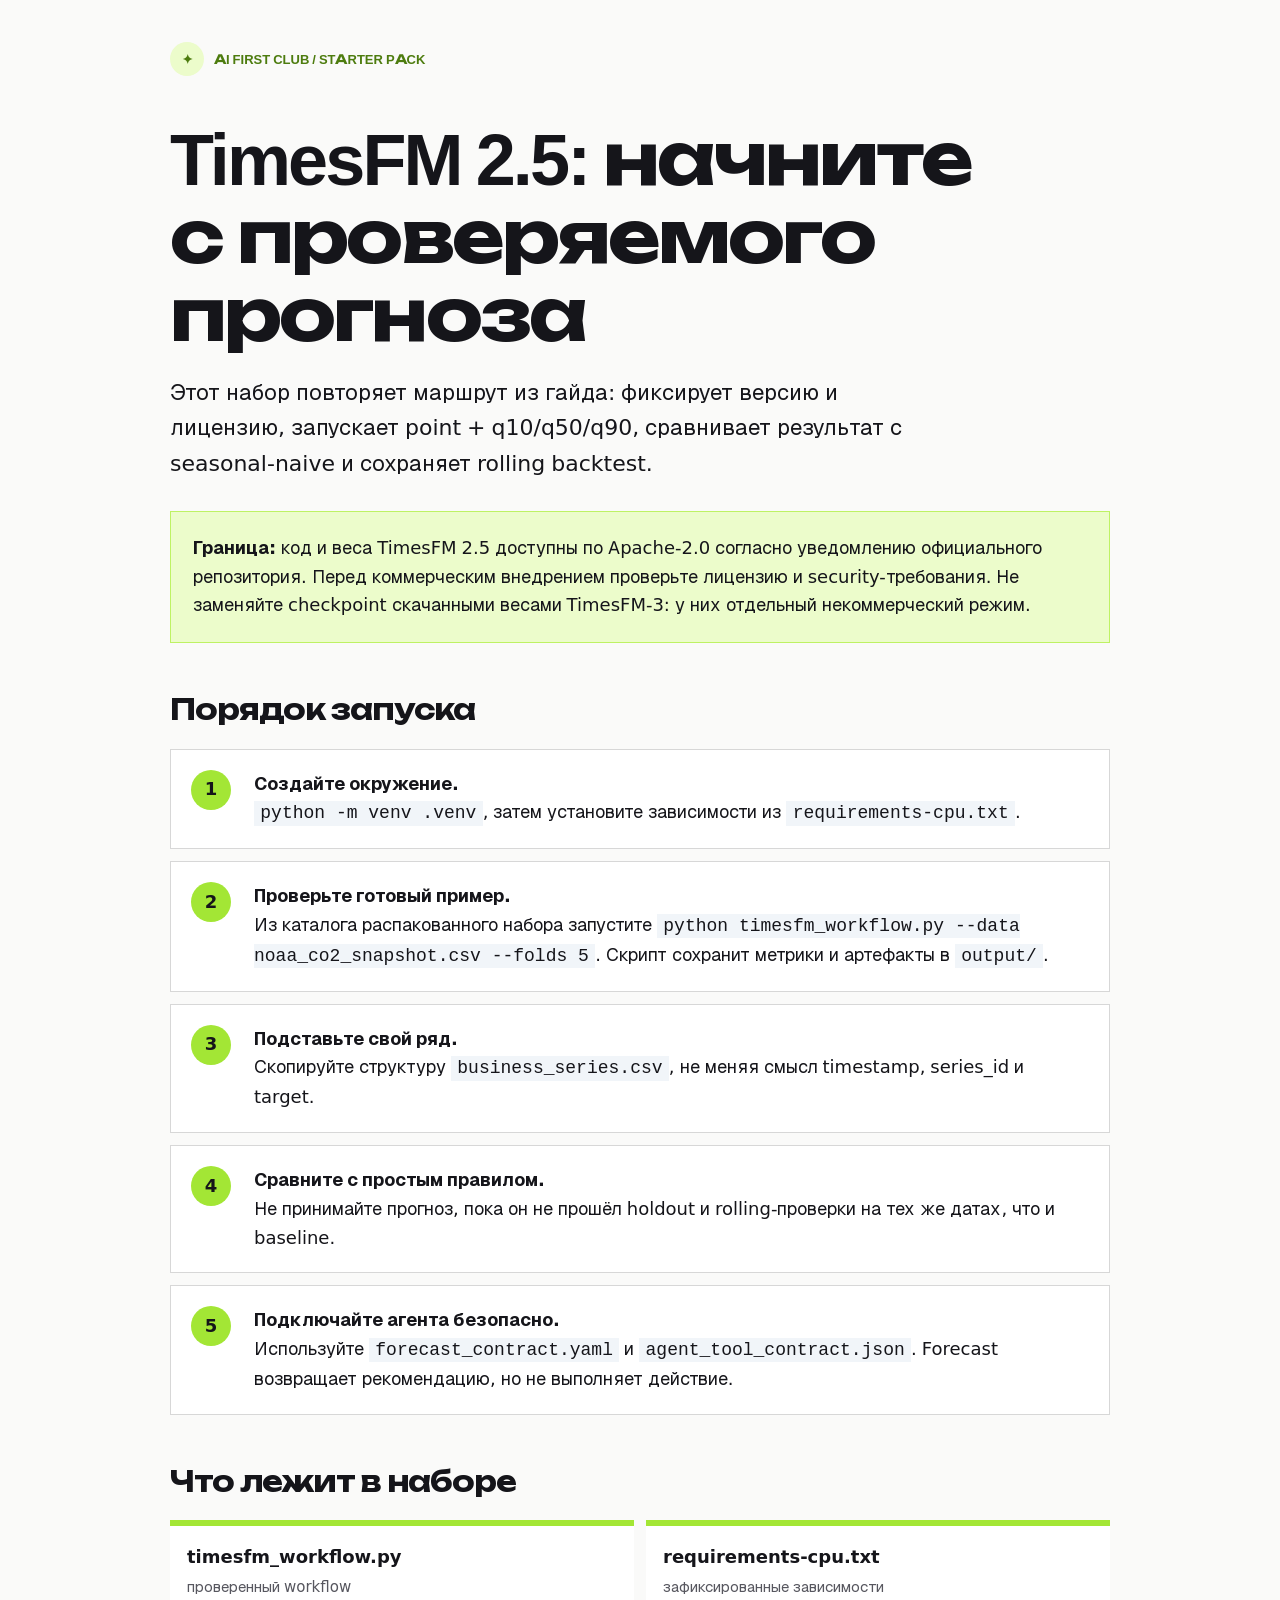
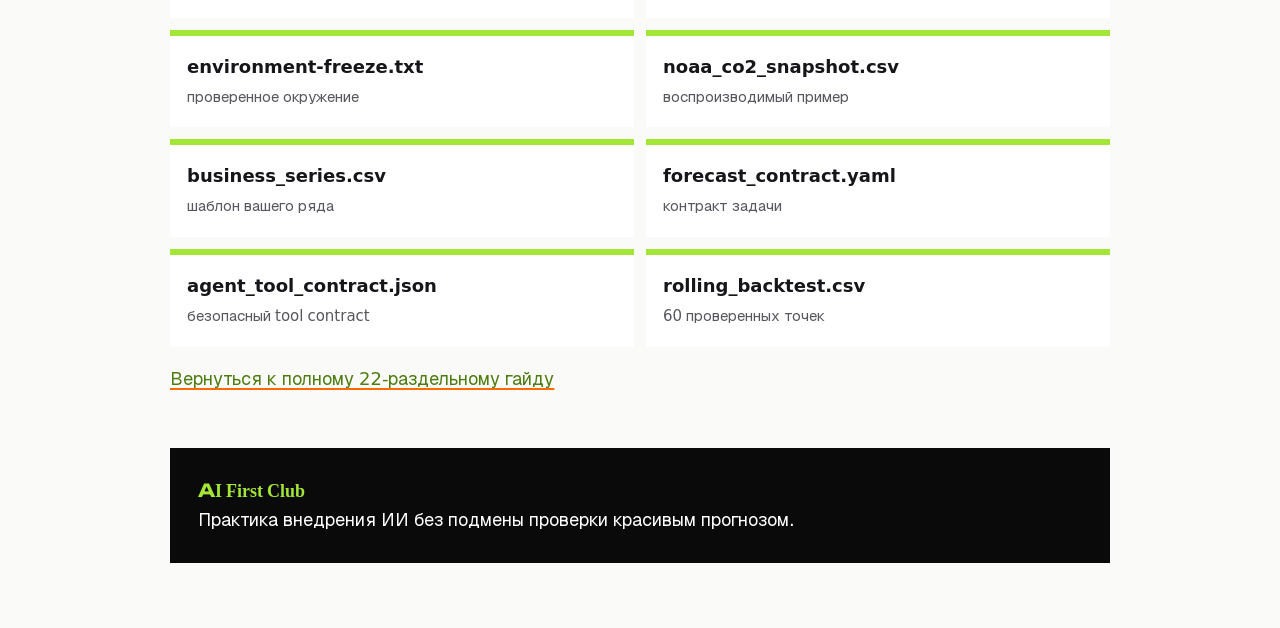
==== downloads/START-HERE.html @ 10793349 "Deploy AI First Club TimesFM guide" ====
<!doctype html>
<html lang="ru">
<head>
<meta charset="utf-8"><meta name="viewport" content="width=device-width,initial-scale=1">
<title>TimesFM 2.5 starter pack · AI First Club</title>
<style>
@font-face{font-family:Geist;src:url('../assets/fonts/geist-cyrillic.woff2') format('woff2');font-display:swap}@font-face{font-family:Unbounded;src:url('../assets/fonts/unbounded-cyrillic.woff2') format('woff2');font-display:swap}:root{--bg:#fafaf9;--ink:#15151a;--green:#4d7c0f;--lime:#a3e635;--soft:#ecfccb;--orange:#ff6900;--line:#d7d7d7}*{box-sizing:border-box}body{margin:0;background:var(--bg);color:var(--ink);font:18px/1.6 Geist,system-ui,sans-serif}.wrap{max-width:980px;margin:auto;padding:42px 20px 70px}.brand{font:700 13px Unbounded,sans-serif;color:var(--green);margin-bottom:44px}.brand:before{content:'✦';display:inline-grid;place-items:center;width:34px;height:34px;border-radius:50%;background:var(--soft);margin-right:10px}h1,h2{font-family:Unbounded,Geist,sans-serif;letter-spacing:-.04em;line-height:1.08}h1{font-size:clamp(40px,7vw,72px);max-width:820px;margin:0 0 22px}h2{font-size:28px;margin-top:52px}.lead{font-size:22px;max-width:760px}.note{background:var(--soft);border:1px solid #bef264;padding:22px;margin:30px 0}.steps{counter-reset:s;display:grid;gap:12px}.step{counter-increment:s;display:grid;grid-template-columns:48px 1fr;gap:15px;padding:20px;border:1px solid var(--line);background:white}.step:before{content:counter(s);display:grid;place-items:center;width:40px;height:40px;border-radius:50%;background:var(--lime);font-weight:800}.files{display:grid;grid-template-columns:1fr 1fr;gap:12px}.file{padding:17px;border-top:6px solid var(--lime);background:white}.file b{display:block}.file small{color:#57575f}code{font-family:ui-monospace,monospace;background:#f1f5f9;padding:.12em .35em}a{color:var(--green);text-decoration-color:var(--orange);text-decoration-thickness:2px;text-underline-offset:.18em}.footer{margin-top:55px;padding:28px;background:#0a0a0a;color:white}.footer b{font-family:Unbounded;color:var(--lime)}@media(max-width:650px){.files{grid-template-columns:1fr}.wrap{padding:28px 15px}.step{grid-template-columns:40px 1fr;padding:16px}h1{font-size:39px}}
</style>
</head>
<body><main class="wrap">
<div class="brand">AI FIRST CLUB / STARTER PACK</div>
<h1>TimesFM 2.5: начните с проверяемого прогноза</h1>
<p class="lead">Этот набор повторяет маршрут из гайда: фиксирует версию и лицензию, запускает point + q10/q50/q90, сравнивает результат с seasonal-naive и сохраняет rolling backtest.</p>
<div class="note"><b>Граница:</b> код и веса TimesFM 2.5 доступны по Apache-2.0 согласно уведомлению официального репозитория. Перед коммерческим внедрением проверьте лицензию и security-требования. Не заменяйте checkpoint скачанными весами TimesFM-3: у них отдельный некоммерческий режим.</div>
<h2>Порядок запуска</h2>
<div class="steps">
<div class="step"><div><b>Создайте окружение.</b><br><code>python -m venv .venv</code>, затем установите зависимости из <code>requirements-cpu.txt</code>.</div></div>
<div class="step"><div><b>Проверьте готовый пример.</b><br>Из каталога распакованного набора запустите <code>python timesfm_workflow.py --data noaa_co2_snapshot.csv --folds 5</code>. Скрипт сохранит метрики и артефакты в <code>output/</code>.</div></div>
<div class="step"><div><b>Подставьте свой ряд.</b><br>Скопируйте структуру <code>business_series.csv</code>, не меняя смысл timestamp, series_id и target.</div></div>
<div class="step"><div><b>Сравните с простым правилом.</b><br>Не принимайте прогноз, пока он не прошёл holdout и rolling-проверки на тех же датах, что и baseline.</div></div>
<div class="step"><div><b>Подключайте агента безопасно.</b><br>Используйте <code>forecast_contract.yaml</code> и <code>agent_tool_contract.json</code>. Forecast возвращает рекомендацию, но не выполняет действие.</div></div>
</div>
<h2>Что лежит в наборе</h2>
<div class="files">
<div class="file"><b>timesfm_workflow.py</b><small>проверенный workflow</small></div><div class="file"><b>requirements-cpu.txt</b><small>зафиксированные зависимости</small></div><div class="file"><b>environment-freeze.txt</b><small>проверенное окружение</small></div><div class="file"><b>noaa_co2_snapshot.csv</b><small>воспроизводимый пример</small></div><div class="file"><b>business_series.csv</b><small>шаблон вашего ряда</small></div><div class="file"><b>forecast_contract.yaml</b><small>контракт задачи</small></div><div class="file"><b>agent_tool_contract.json</b><small>безопасный tool contract</small></div><div class="file"><b>rolling_backtest.csv</b><small>60 проверенных точек</small></div>
</div>
<p><a href="../index.html">Вернуться к полному 22-раздельному гайду</a></p>
<div class="footer"><b>AI First Club</b><br>Практика внедрения ИИ без подмены проверки красивым прогнозом.</div>
</main></body></html>
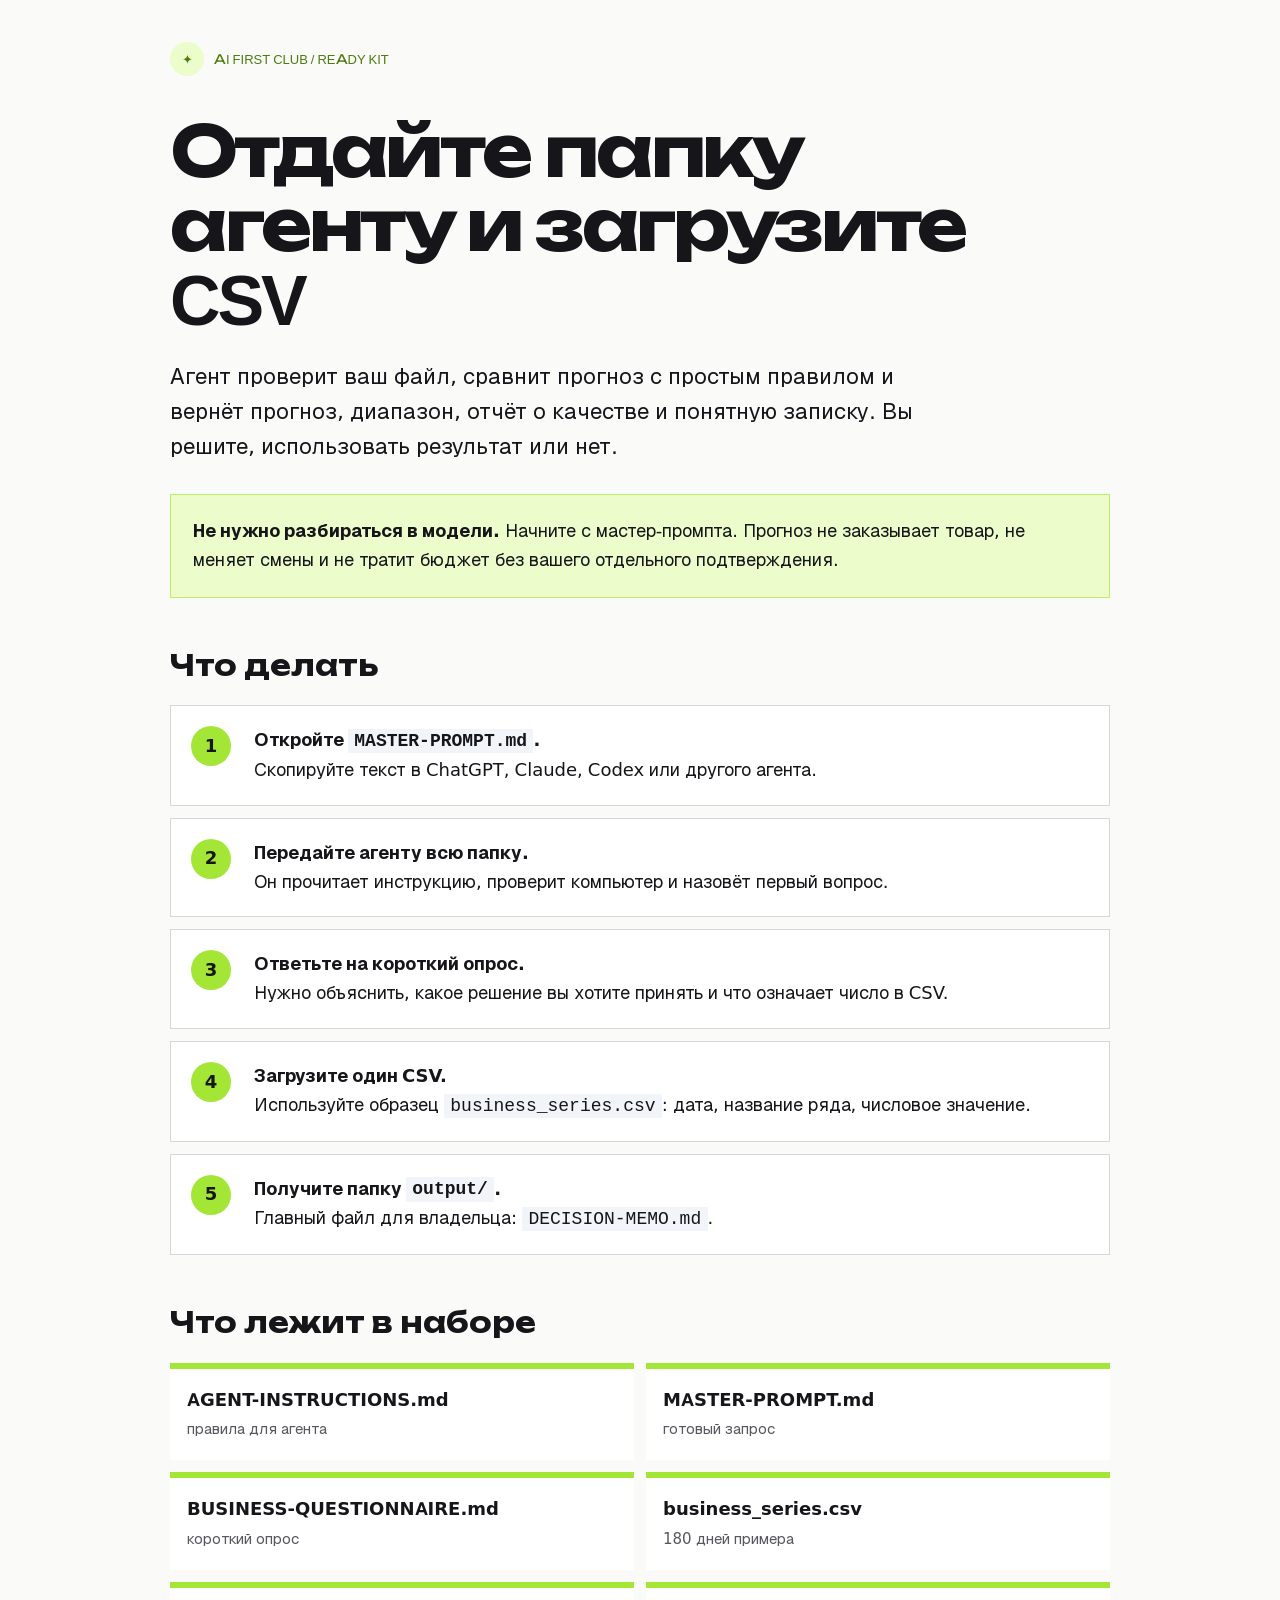
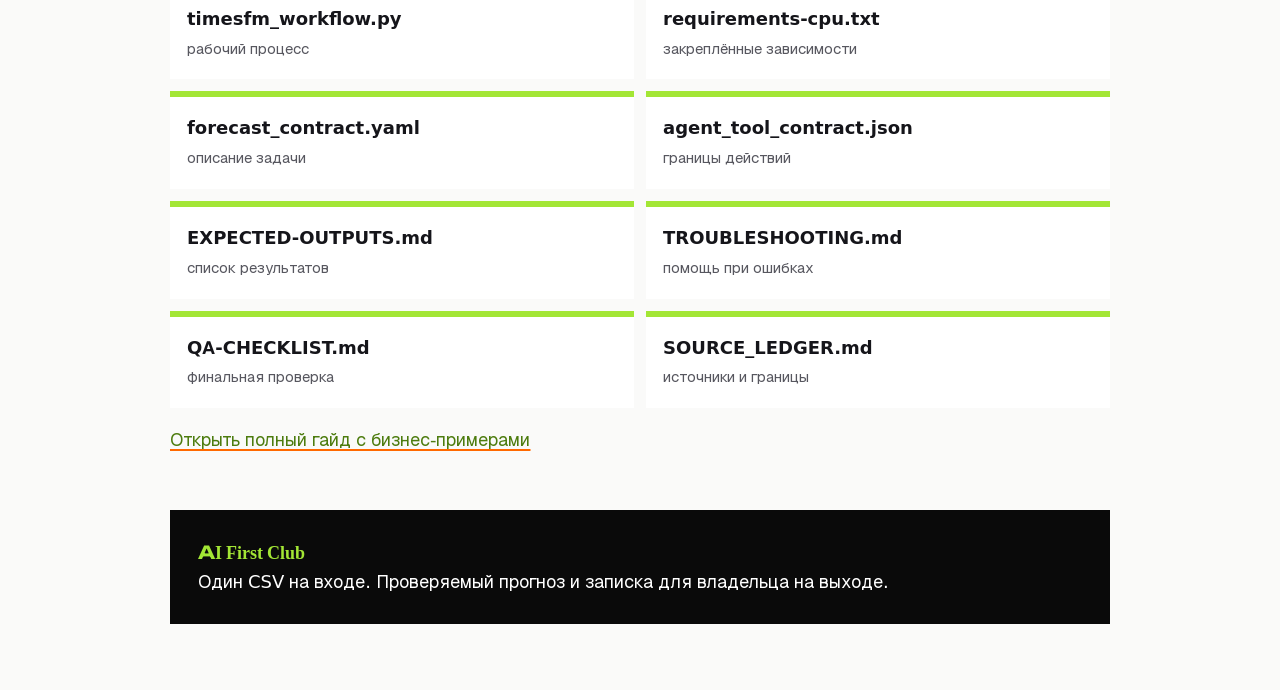
==== commit e0ce41a0: "Rebuild TimesFM as agent-ready business forecasting kit" ====
--- a/downloads/START-HERE.html
+++ b/downloads/START-HERE.html
@@ -1,29 +1 @@
-<!doctype html>
-<html lang="ru">
-<head>
-<meta charset="utf-8"><meta name="viewport" content="width=device-width,initial-scale=1">
-<title>TimesFM 2.5 starter pack · AI First Club</title>
-<style>
-@font-face{font-family:Geist;src:url('../assets/fonts/geist-cyrillic.woff2') format('woff2');font-display:swap}@font-face{font-family:Unbounded;src:url('../assets/fonts/unbounded-cyrillic.woff2') format('woff2');font-display:swap}:root{--bg:#fafaf9;--ink:#15151a;--green:#4d7c0f;--lime:#a3e635;--soft:#ecfccb;--orange:#ff6900;--line:#d7d7d7}*{box-sizing:border-box}body{margin:0;background:var(--bg);color:var(--ink);font:18px/1.6 Geist,system-ui,sans-serif}.wrap{max-width:980px;margin:auto;padding:42px 20px 70px}.brand{font:700 13px Unbounded,sans-serif;color:var(--green);margin-bottom:44px}.brand:before{content:'✦';display:inline-grid;place-items:center;width:34px;height:34px;border-radius:50%;background:var(--soft);margin-right:10px}h1,h2{font-family:Unbounded,Geist,sans-serif;letter-spacing:-.04em;line-height:1.08}h1{font-size:clamp(40px,7vw,72px);max-width:820px;margin:0 0 22px}h2{font-size:28px;margin-top:52px}.lead{font-size:22px;max-width:760px}.note{background:var(--soft);border:1px solid #bef264;padding:22px;margin:30px 0}.steps{counter-reset:s;display:grid;gap:12px}.step{counter-increment:s;display:grid;grid-template-columns:48px 1fr;gap:15px;padding:20px;border:1px solid var(--line);background:white}.step:before{content:counter(s);display:grid;place-items:center;width:40px;height:40px;border-radius:50%;background:var(--lime);font-weight:800}.files{display:grid;grid-template-columns:1fr 1fr;gap:12px}.file{padding:17px;border-top:6px solid var(--lime);background:white}.file b{display:block}.file small{color:#57575f}code{font-family:ui-monospace,monospace;background:#f1f5f9;padding:.12em .35em}a{color:var(--green);text-decoration-color:var(--orange);text-decoration-thickness:2px;text-underline-offset:.18em}.footer{margin-top:55px;padding:28px;background:#0a0a0a;color:white}.footer b{font-family:Unbounded;color:var(--lime)}@media(max-width:650px){.files{grid-template-columns:1fr}.wrap{padding:28px 15px}.step{grid-template-columns:40px 1fr;padding:16px}h1{font-size:39px}}
-</style>
-</head>
-<body><main class="wrap">
-<div class="brand">AI FIRST CLUB / STARTER PACK</div>
-<h1>TimesFM 2.5: начните с проверяемого прогноза</h1>
-<p class="lead">Этот набор повторяет маршрут из гайда: фиксирует версию и лицензию, запускает point + q10/q50/q90, сравнивает результат с seasonal-naive и сохраняет rolling backtest.</p>
-<div class="note"><b>Граница:</b> код и веса TimesFM 2.5 доступны по Apache-2.0 согласно уведомлению официального репозитория. Перед коммерческим внедрением проверьте лицензию и security-требования. Не заменяйте checkpoint скачанными весами TimesFM-3: у них отдельный некоммерческий режим.</div>
-<h2>Порядок запуска</h2>
-<div class="steps">
-<div class="step"><div><b>Создайте окружение.</b><br><code>python -m venv .venv</code>, затем установите зависимости из <code>requirements-cpu.txt</code>.</div></div>
-<div class="step"><div><b>Проверьте готовый пример.</b><br>Из каталога распакованного набора запустите <code>python timesfm_workflow.py --data noaa_co2_snapshot.csv --folds 5</code>. Скрипт сохранит метрики и артефакты в <code>output/</code>.</div></div>
-<div class="step"><div><b>Подставьте свой ряд.</b><br>Скопируйте структуру <code>business_series.csv</code>, не меняя смысл timestamp, series_id и target.</div></div>
-<div class="step"><div><b>Сравните с простым правилом.</b><br>Не принимайте прогноз, пока он не прошёл holdout и rolling-проверки на тех же датах, что и baseline.</div></div>
-<div class="step"><div><b>Подключайте агента безопасно.</b><br>Используйте <code>forecast_contract.yaml</code> и <code>agent_tool_contract.json</code>. Forecast возвращает рекомендацию, но не выполняет действие.</div></div>
-</div>
-<h2>Что лежит в наборе</h2>
-<div class="files">
-<div class="file"><b>timesfm_workflow.py</b><small>проверенный workflow</small></div><div class="file"><b>requirements-cpu.txt</b><small>зафиксированные зависимости</small></div><div class="file"><b>environment-freeze.txt</b><small>проверенное окружение</small></div><div class="file"><b>noaa_co2_snapshot.csv</b><small>воспроизводимый пример</small></div><div class="file"><b>business_series.csv</b><small>шаблон вашего ряда</small></div><div class="file"><b>forecast_contract.yaml</b><small>контракт задачи</small></div><div class="file"><b>agent_tool_contract.json</b><small>безопасный tool contract</small></div><div class="file"><b>rolling_backtest.csv</b><small>60 проверенных точек</small></div>
-</div>
-<p><a href="../index.html">Вернуться к полному 22-раздельному гайду</a></p>
-<div class="footer"><b>AI First Club</b><br>Практика внедрения ИИ без подмены проверки красивым прогнозом.</div>
-</main></body></html>
+<!doctype html><html lang="ru"><head><meta charset="utf-8"><meta name="viewport" content="width=device-width,initial-scale=1"><title>Начните здесь · прогноз с ИИ-агентом</title><style>@font-face{font-family:Geist;src:url('../assets/fonts/geist-cyrillic.woff2')}@font-face{font-family:Unbounded;src:url('../assets/fonts/unbounded-cyrillic.woff2')}*{box-sizing:border-box}body{margin:0;background:#fafaf9;color:#15151a;font:18px/1.6 Geist,system-ui}.wrap{max-width:980px;margin:auto;padding:42px 20px 70px}.brand,h1,h2{font-family:Unbounded,Geist,sans-serif}.brand{font-size:13px;color:#4d7c0f;margin-bottom:38px}.brand:before{content:'✦';display:inline-grid;place-items:center;width:34px;height:34px;border-radius:50%;background:#ecfccb;margin-right:10px}h1{font-size:clamp(39px,7vw,70px);line-height:1.06;letter-spacing:-.045em;max-width:900px;margin:0 0 22px}h2{font-size:28px;line-height:1.15;margin-top:52px}.lead{font-size:22px;max-width:800px}.note{background:#ecfccb;border:1px solid #bef264;padding:22px;margin:30px 0}.steps{counter-reset:s;display:grid;gap:12px}.step{counter-increment:s;display:grid;grid-template-columns:48px 1fr;gap:15px;padding:20px;border:1px solid #d7d7d7;background:#fff}.step:before{content:counter(s);display:grid;place-items:center;width:40px;height:40px;border-radius:50%;background:#a3e635;font-weight:800}.files{display:grid;grid-template-columns:1fr 1fr;gap:12px}.file{padding:17px;border-top:6px solid #a3e635;background:#fff}.file b{display:block}.file small{color:#57575f}code{font-family:ui-monospace,monospace;background:#f1f5f9;padding:.12em .35em}a{color:#4d7c0f;text-decoration-color:#ff6900;text-decoration-thickness:2px;text-underline-offset:.18em}.footer{margin-top:55px;padding:28px;background:#0a0a0a;color:#fff}.footer b{font-family:Unbounded;color:#a3e635}@media(max-width:650px){.files{grid-template-columns:1fr}.wrap{padding:28px 15px}.step{grid-template-columns:40px 1fr;padding:16px}h1{font-size:39px}}</style></head><body><main class="wrap"><div class="brand">AI FIRST CLUB / READY KIT</div><h1>Отдайте папку агенту и загрузите CSV</h1><p class="lead">Агент проверит ваш файл, сравнит прогноз с простым правилом и вернёт прогноз, диапазон, отчёт о качестве и понятную записку. Вы решите, использовать результат или нет.</p><div class="note"><b>Не нужно разбираться в модели.</b> Начните с мастер-промпта. Прогноз не заказывает товар, не меняет смены и не тратит бюджет без вашего отдельного подтверждения.</div><h2>Что делать</h2><div class="steps"><div class="step"><div><b>Откройте <code>MASTER-PROMPT.md</code>.</b><br>Скопируйте текст в ChatGPT, Claude, Codex или другого агента.</div></div><div class="step"><div><b>Передайте агенту всю папку.</b><br>Он прочитает инструкцию, проверит компьютер и назовёт первый вопрос.</div></div><div class="step"><div><b>Ответьте на короткий опрос.</b><br>Нужно объяснить, какое решение вы хотите принять и что означает число в CSV.</div></div><div class="step"><div><b>Загрузите один CSV.</b><br>Используйте образец <code>business_series.csv</code>: дата, название ряда, числовое значение.</div></div><div class="step"><div><b>Получите папку <code>output/</code>.</b><br>Главный файл для владельца: <code>DECISION-MEMO.md</code>.</div></div></div><h2>Что лежит в наборе</h2><div class="files"><div class="file"><b>AGENT-INSTRUCTIONS.md</b><small>правила для агента</small></div><div class="file"><b>MASTER-PROMPT.md</b><small>готовый запрос</small></div><div class="file"><b>BUSINESS-QUESTIONNAIRE.md</b><small>короткий опрос</small></div><div class="file"><b>business_series.csv</b><small>180 дней примера</small></div><div class="file"><b>timesfm_workflow.py</b><small>рабочий процесс</small></div><div class="file"><b>requirements-cpu.txt</b><small>закреплённые зависимости</small></div><div class="file"><b>forecast_contract.yaml</b><small>описание задачи</small></div><div class="file"><b>agent_tool_contract.json</b><small>границы действий</small></div><div class="file"><b>EXPECTED-OUTPUTS.md</b><small>список результатов</small></div><div class="file"><b>TROUBLESHOOTING.md</b><small>помощь при ошибках</small></div><div class="file"><b>QA-CHECKLIST.md</b><small>финальная проверка</small></div><div class="file"><b>SOURCE_LEDGER.md</b><small>источники и границы</small></div></div><p><a href="../index.html">Открыть полный гайд с бизнес-примерами</a></p><div class="footer"><b>AI First Club</b><br>Один CSV на входе. Проверяемый прогноз и записка для владельца на выходе.</div></main></body></html>
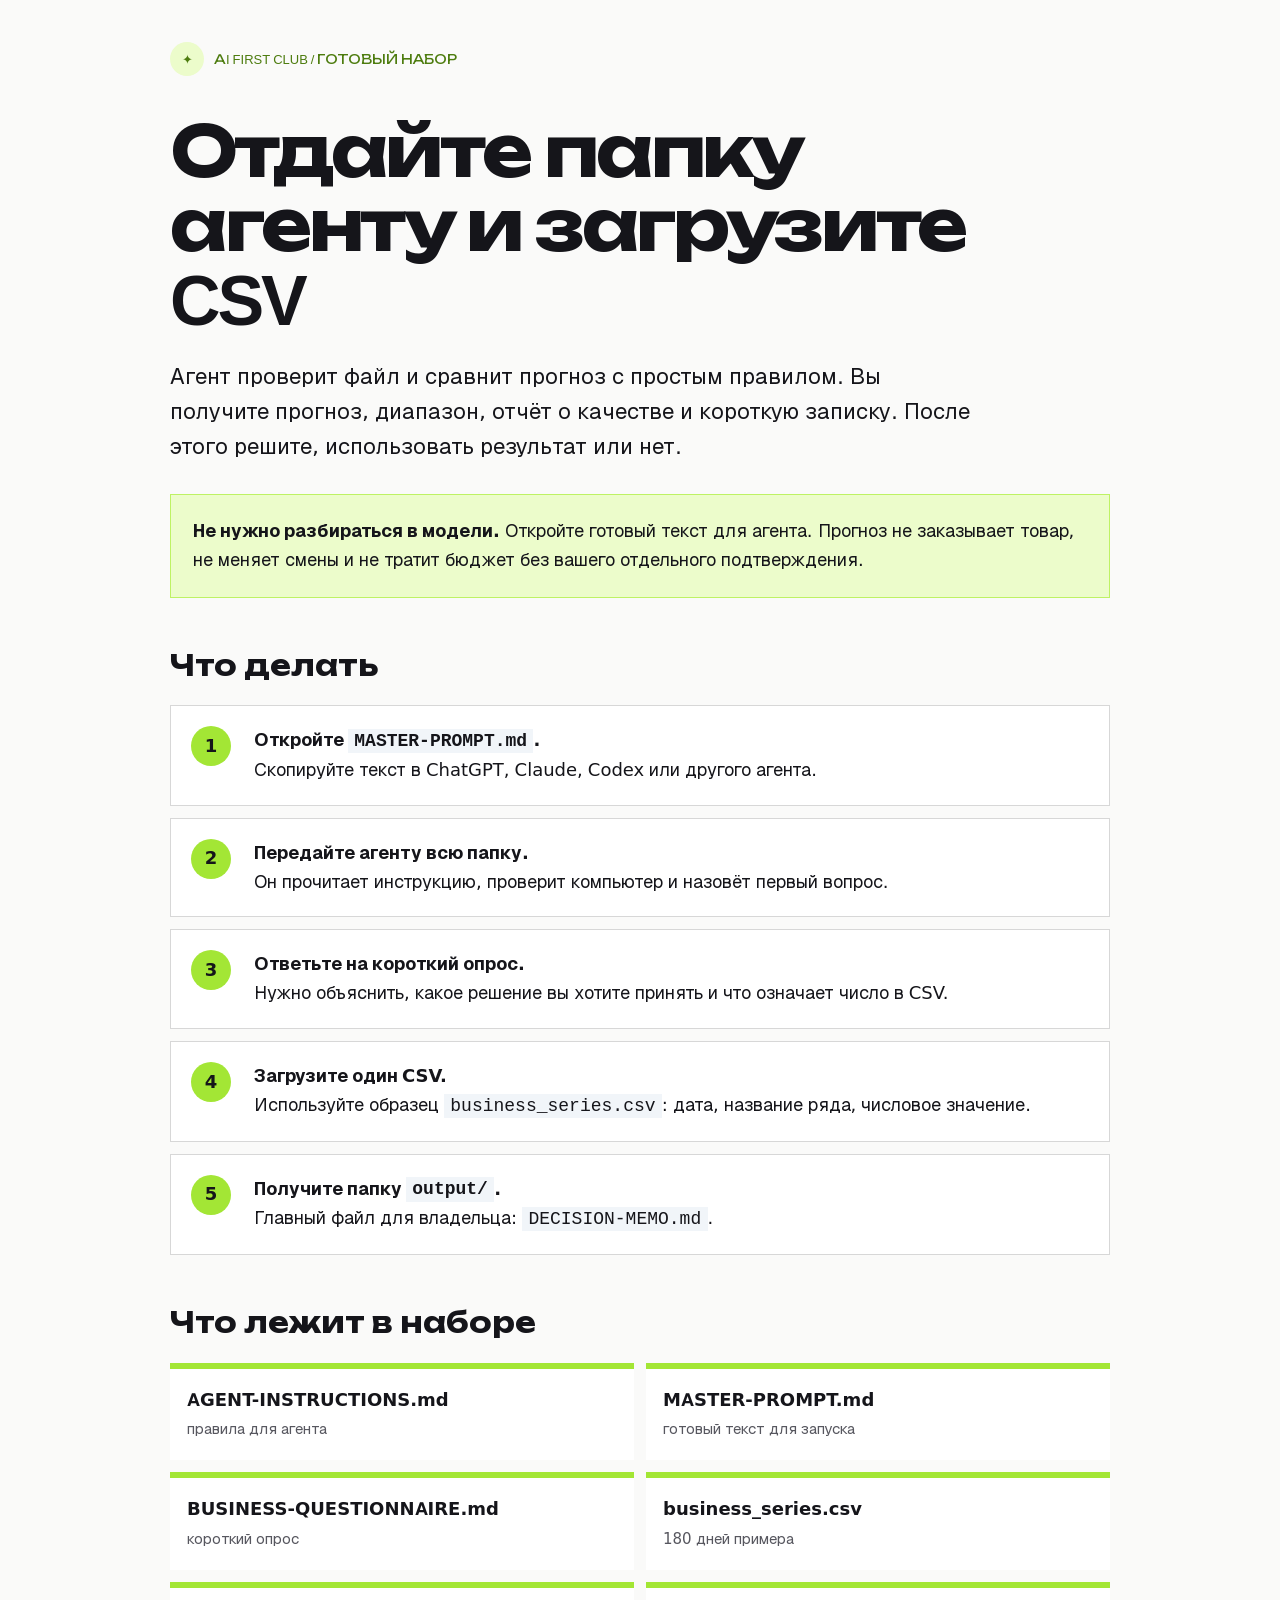
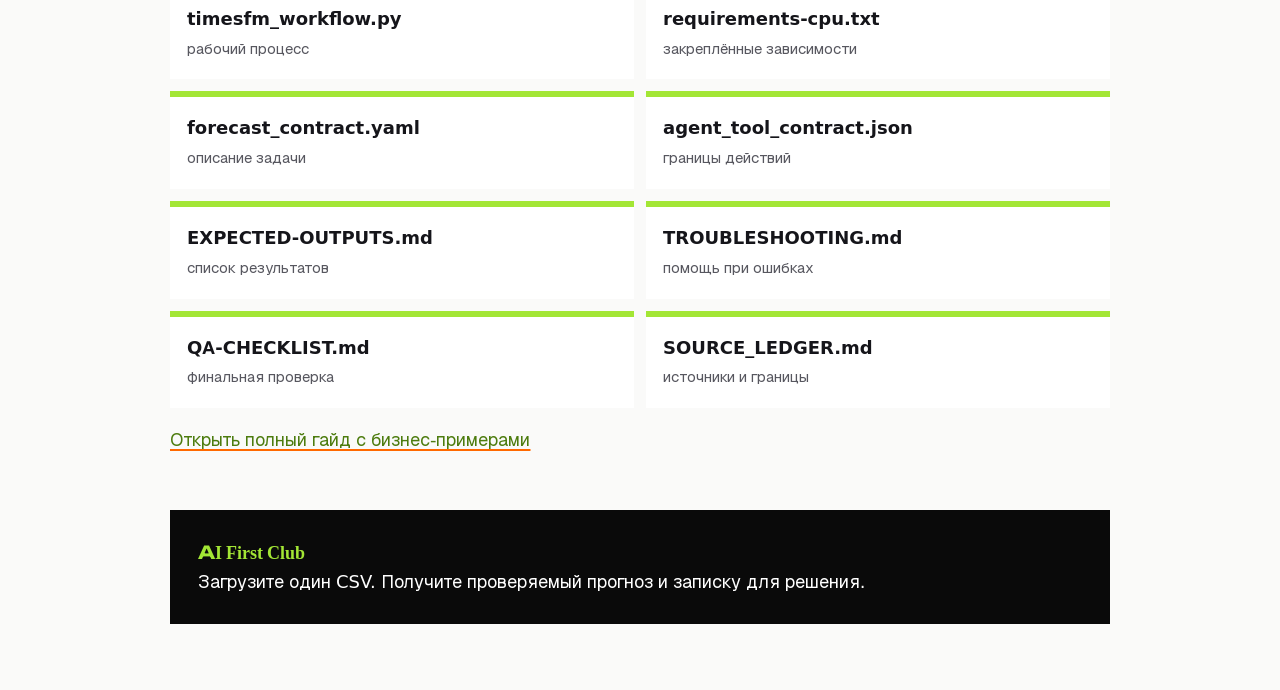
==== commit 661d1d34: "Humanize TimesFM guide and agent handoff" ====
--- a/downloads/START-HERE.html
+++ b/downloads/START-HERE.html
@@ -1 +1 @@
-<!doctype html><html lang="ru"><head><meta charset="utf-8"><meta name="viewport" content="width=device-width,initial-scale=1"><title>Начните здесь · прогноз с ИИ-агентом</title><style>@font-face{font-family:Geist;src:url('../assets/fonts/geist-cyrillic.woff2')}@font-face{font-family:Unbounded;src:url('../assets/fonts/unbounded-cyrillic.woff2')}*{box-sizing:border-box}body{margin:0;background:#fafaf9;color:#15151a;font:18px/1.6 Geist,system-ui}.wrap{max-width:980px;margin:auto;padding:42px 20px 70px}.brand,h1,h2{font-family:Unbounded,Geist,sans-serif}.brand{font-size:13px;color:#4d7c0f;margin-bottom:38px}.brand:before{content:'✦';display:inline-grid;place-items:center;width:34px;height:34px;border-radius:50%;background:#ecfccb;margin-right:10px}h1{font-size:clamp(39px,7vw,70px);line-height:1.06;letter-spacing:-.045em;max-width:900px;margin:0 0 22px}h2{font-size:28px;line-height:1.15;margin-top:52px}.lead{font-size:22px;max-width:800px}.note{background:#ecfccb;border:1px solid #bef264;padding:22px;margin:30px 0}.steps{counter-reset:s;display:grid;gap:12px}.step{counter-increment:s;display:grid;grid-template-columns:48px 1fr;gap:15px;padding:20px;border:1px solid #d7d7d7;background:#fff}.step:before{content:counter(s);display:grid;place-items:center;width:40px;height:40px;border-radius:50%;background:#a3e635;font-weight:800}.files{display:grid;grid-template-columns:1fr 1fr;gap:12px}.file{padding:17px;border-top:6px solid #a3e635;background:#fff}.file b{display:block}.file small{color:#57575f}code{font-family:ui-monospace,monospace;background:#f1f5f9;padding:.12em .35em}a{color:#4d7c0f;text-decoration-color:#ff6900;text-decoration-thickness:2px;text-underline-offset:.18em}.footer{margin-top:55px;padding:28px;background:#0a0a0a;color:#fff}.footer b{font-family:Unbounded;color:#a3e635}@media(max-width:650px){.files{grid-template-columns:1fr}.wrap{padding:28px 15px}.step{grid-template-columns:40px 1fr;padding:16px}h1{font-size:39px}}</style></head><body><main class="wrap"><div class="brand">AI FIRST CLUB / READY KIT</div><h1>Отдайте папку агенту и загрузите CSV</h1><p class="lead">Агент проверит ваш файл, сравнит прогноз с простым правилом и вернёт прогноз, диапазон, отчёт о качестве и понятную записку. Вы решите, использовать результат или нет.</p><div class="note"><b>Не нужно разбираться в модели.</b> Начните с мастер-промпта. Прогноз не заказывает товар, не меняет смены и не тратит бюджет без вашего отдельного подтверждения.</div><h2>Что делать</h2><div class="steps"><div class="step"><div><b>Откройте <code>MASTER-PROMPT.md</code>.</b><br>Скопируйте текст в ChatGPT, Claude, Codex или другого агента.</div></div><div class="step"><div><b>Передайте агенту всю папку.</b><br>Он прочитает инструкцию, проверит компьютер и назовёт первый вопрос.</div></div><div class="step"><div><b>Ответьте на короткий опрос.</b><br>Нужно объяснить, какое решение вы хотите принять и что означает число в CSV.</div></div><div class="step"><div><b>Загрузите один CSV.</b><br>Используйте образец <code>business_series.csv</code>: дата, название ряда, числовое значение.</div></div><div class="step"><div><b>Получите папку <code>output/</code>.</b><br>Главный файл для владельца: <code>DECISION-MEMO.md</code>.</div></div></div><h2>Что лежит в наборе</h2><div class="files"><div class="file"><b>AGENT-INSTRUCTIONS.md</b><small>правила для агента</small></div><div class="file"><b>MASTER-PROMPT.md</b><small>готовый запрос</small></div><div class="file"><b>BUSINESS-QUESTIONNAIRE.md</b><small>короткий опрос</small></div><div class="file"><b>business_series.csv</b><small>180 дней примера</small></div><div class="file"><b>timesfm_workflow.py</b><small>рабочий процесс</small></div><div class="file"><b>requirements-cpu.txt</b><small>закреплённые зависимости</small></div><div class="file"><b>forecast_contract.yaml</b><small>описание задачи</small></div><div class="file"><b>agent_tool_contract.json</b><small>границы действий</small></div><div class="file"><b>EXPECTED-OUTPUTS.md</b><small>список результатов</small></div><div class="file"><b>TROUBLESHOOTING.md</b><small>помощь при ошибках</small></div><div class="file"><b>QA-CHECKLIST.md</b><small>финальная проверка</small></div><div class="file"><b>SOURCE_LEDGER.md</b><small>источники и границы</small></div></div><p><a href="../index.html">Открыть полный гайд с бизнес-примерами</a></p><div class="footer"><b>AI First Club</b><br>Один CSV на входе. Проверяемый прогноз и записка для владельца на выходе.</div></main></body></html>
+<!doctype html><html lang="ru"><head><meta charset="utf-8"><meta name="viewport" content="width=device-width,initial-scale=1"><title>Начните здесь · прогноз с ИИ-агентом</title><style>@font-face{font-family:Geist;src:url('../assets/fonts/geist-cyrillic.woff2')}@font-face{font-family:Unbounded;src:url('../assets/fonts/unbounded-cyrillic.woff2')}*{box-sizing:border-box}body{margin:0;background:#fafaf9;color:#15151a;font:18px/1.6 Geist,system-ui}.wrap{max-width:980px;margin:auto;padding:42px 20px 70px}.brand,h1,h2{font-family:Unbounded,Geist,sans-serif}.brand{font-size:13px;color:#4d7c0f;margin-bottom:38px}.brand:before{content:'✦';display:inline-grid;place-items:center;width:34px;height:34px;border-radius:50%;background:#ecfccb;margin-right:10px}h1{font-size:clamp(39px,7vw,70px);line-height:1.06;letter-spacing:-.045em;max-width:900px;margin:0 0 22px}h2{font-size:28px;line-height:1.15;margin-top:52px}.lead{font-size:22px;max-width:800px}.note{background:#ecfccb;border:1px solid #bef264;padding:22px;margin:30px 0}.steps{counter-reset:s;display:grid;gap:12px}.step{counter-increment:s;display:grid;grid-template-columns:48px 1fr;gap:15px;padding:20px;border:1px solid #d7d7d7;background:#fff}.step:before{content:counter(s);display:grid;place-items:center;width:40px;height:40px;border-radius:50%;background:#a3e635;font-weight:800}.files{display:grid;grid-template-columns:1fr 1fr;gap:12px}.file{padding:17px;border-top:6px solid #a3e635;background:#fff}.file b{display:block}.file small{color:#57575f}code{font-family:ui-monospace,monospace;background:#f1f5f9;padding:.12em .35em}a{color:#4d7c0f;text-decoration-color:#ff6900;text-decoration-thickness:2px;text-underline-offset:.18em}.footer{margin-top:55px;padding:28px;background:#0a0a0a;color:#fff}.footer b{font-family:Unbounded;color:#a3e635}@media(max-width:650px){.files{grid-template-columns:1fr}.wrap{padding:28px 15px}.step{grid-template-columns:40px 1fr;padding:16px}h1{font-size:39px}}</style></head><body><main class="wrap"><div class="brand">AI FIRST CLUB / ГОТОВЫЙ НАБОР</div><h1>Отдайте папку агенту и загрузите CSV</h1><p class="lead">Агент проверит файл и сравнит прогноз с простым правилом. Вы получите прогноз, диапазон, отчёт о качестве и короткую записку. После этого решите, использовать результат или нет.</p><div class="note"><b>Не нужно разбираться в модели.</b> Откройте готовый текст для агента. Прогноз не заказывает товар, не меняет смены и не тратит бюджет без вашего отдельного подтверждения.</div><h2>Что делать</h2><div class="steps"><div class="step"><div><b>Откройте <code>MASTER-PROMPT.md</code>.</b><br>Скопируйте текст в ChatGPT, Claude, Codex или другого агента.</div></div><div class="step"><div><b>Передайте агенту всю папку.</b><br>Он прочитает инструкцию, проверит компьютер и назовёт первый вопрос.</div></div><div class="step"><div><b>Ответьте на короткий опрос.</b><br>Нужно объяснить, какое решение вы хотите принять и что означает число в CSV.</div></div><div class="step"><div><b>Загрузите один CSV.</b><br>Используйте образец <code>business_series.csv</code>: дата, название ряда, числовое значение.</div></div><div class="step"><div><b>Получите папку <code>output/</code>.</b><br>Главный файл для владельца: <code>DECISION-MEMO.md</code>.</div></div></div><h2>Что лежит в наборе</h2><div class="files"><div class="file"><b>AGENT-INSTRUCTIONS.md</b><small>правила для агента</small></div><div class="file"><b>MASTER-PROMPT.md</b><small>готовый текст для запуска</small></div><div class="file"><b>BUSINESS-QUESTIONNAIRE.md</b><small>короткий опрос</small></div><div class="file"><b>business_series.csv</b><small>180 дней примера</small></div><div class="file"><b>timesfm_workflow.py</b><small>рабочий процесс</small></div><div class="file"><b>requirements-cpu.txt</b><small>закреплённые зависимости</small></div><div class="file"><b>forecast_contract.yaml</b><small>описание задачи</small></div><div class="file"><b>agent_tool_contract.json</b><small>границы действий</small></div><div class="file"><b>EXPECTED-OUTPUTS.md</b><small>список результатов</small></div><div class="file"><b>TROUBLESHOOTING.md</b><small>помощь при ошибках</small></div><div class="file"><b>QA-CHECKLIST.md</b><small>финальная проверка</small></div><div class="file"><b>SOURCE_LEDGER.md</b><small>источники и границы</small></div></div><p><a href="../index.html">Открыть полный гайд с бизнес-примерами</a></p><div class="footer"><b>AI First Club</b><br>Загрузите один CSV. Получите проверяемый прогноз и записку для решения.</div></main></body></html>
